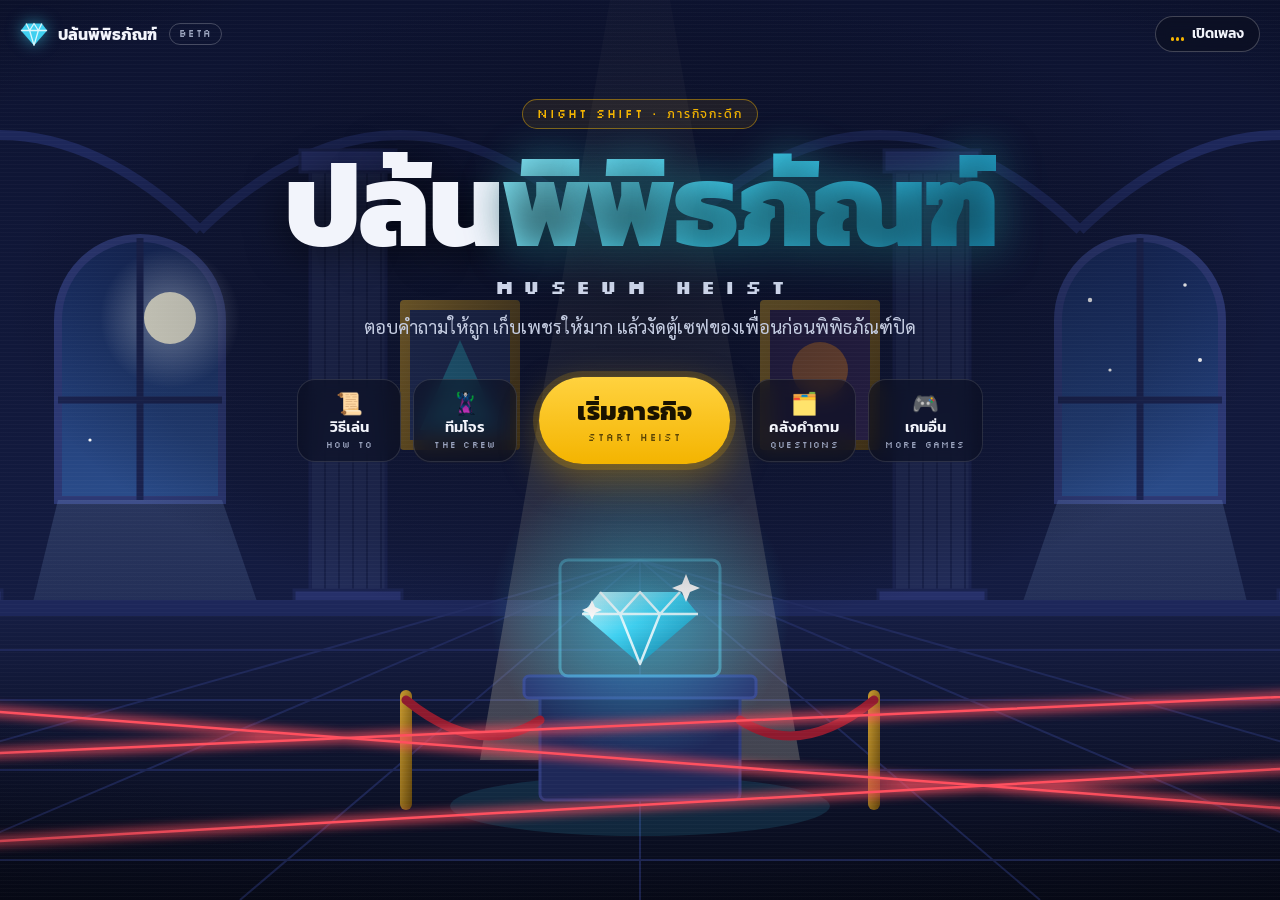
==== index.html @ 580b8769 "add index.html" ====
<!doctype html>
<html lang="th">
<head>
<meta charset="utf-8">
<meta name="viewport" content="width=device-width, initial-scale=1, viewport-fit=cover">
<title>ปล้นพิพิธภัณฑ์</title>
<meta name="description" content="เกมตอบคำถามทั้งห้อง ตอบถูกได้เพชร สะสมตั๋วแล้วงัดตู้เซฟเพื่อน">
<meta name="theme-color" content="#0b1022">
<link rel="preconnect" href="https://fonts.googleapis.com">
<link rel="preconnect" href="https://fonts.gstatic.com" crossorigin>
<link href="https://fonts.googleapis.com/css2?family=Silkscreen:wght@400;700&family=Kanit:wght@400;500;600;700;800&family=Sarabun:wght@400;500;600&display=swap" rel="stylesheet">
<style>
  :root {
    --bg: #0b1022; --panel: rgba(14,19,40,.88); --glass: rgba(255,255,255,.06);
    --ink: #f2f4fb; --muted: #9aa3bd; --line: rgba(255,255,255,.12); --line-strong: rgba(255,255,255,.22);
    --gold: #f4b400; --gem: #3fd0f0; --alarm: #ff4f5e; --ok: #3ddc97;
    --pixel: 'Silkscreen', 'Kanit', system-ui, sans-serif;
    --display: 'Kanit', system-ui, sans-serif;
    --body: 'Sarabun', 'Kanit', system-ui, sans-serif;
  }
  * { box-sizing: border-box; }
  html, body { margin: 0; height: 100%; }
  body { background: var(--bg); color: var(--ink); font: 400 16px/1.55 var(--body); -webkit-font-smoothing: antialiased; overflow: hidden; }
  a { color: inherit; }
  button { font: inherit; color: inherit; }

  /* ฉากเต็มจอ */
  .stage { position: fixed; inset: 0; overflow: hidden; background: var(--bg); }
  .art { position: absolute; inset: 0; width: 100%; height: 100%; }
  .vignette { position: absolute; inset: 0; pointer-events: none;
    background: radial-gradient(ellipse 58% 42% at 50% 34%, rgba(8,11,26,.62), rgba(8,11,26,.2) 70%, transparent 85%),
                radial-gradient(ellipse 120% 90% at 50% 45%, transparent 55%, rgba(4,6,14,.75)); }
  .scan { position: absolute; inset: 0; pointer-events: none; background: repeating-linear-gradient(to bottom, rgba(255,255,255,.025) 0 1px, transparent 1px 4px); }
  #hero-cv { position: absolute; left: 0; top: 0; pointer-events: none; }
  @keyframes laser { 0%,100% { opacity: .6 } 50% { opacity: 1 } }
  .laser { animation: laser 2.4s ease-in-out infinite; }
  @keyframes twinkle { 0%,100% { opacity: .15 } 50% { opacity: 1 } }
  .star { animation: twinkle 3s ease-in-out infinite; }

  /* แถบบน */
  .top { position: absolute; z-index: 5; top: 0; left: 0; right: 0; display: flex; align-items: center; gap: 12px; padding: max(16px, env(safe-area-inset-top)) 20px 16px; }
  .brand { display: flex; align-items: center; gap: 10px; font: 700 1rem/1 var(--display); text-decoration: none; }
  .brand svg { width: 28px; height: 28px; filter: drop-shadow(0 0 8px rgba(63,208,240,.6)); }
  .badge { font: 400 .6rem/1 var(--pixel); letter-spacing: .14em; text-transform: uppercase; padding: 5px 9px; border-radius: 999px; border: 1px solid var(--line-strong); color: var(--muted); }
  .music { margin-left: auto; display: inline-flex; align-items: center; gap: 8px; padding: 10px 15px; border-radius: 999px; border: 1px solid var(--line-strong); background: rgba(10,14,30,.6); backdrop-filter: blur(8px); font: 600 .88rem/1 var(--display); cursor: pointer; }
  .music .eq { display: inline-flex; gap: 2px; align-items: flex-end; height: 14px; }
  .music .eq i { width: 3px; background: var(--gold); border-radius: 2px; height: 4px; }
  .music.on .eq i { animation: eq .9s ease-in-out infinite; }
  .music.on .eq i:nth-child(2) { animation-delay: -.3s; } .music.on .eq i:nth-child(3) { animation-delay: -.6s; }
  @keyframes eq { 0%,100% { height: 4px } 50% { height: 14px } }

  /* กลางจอ */
  .center { position: absolute; z-index: 4; left: 0; right: 0; top: clamp(70px, 11vh, 120px); display: flex; flex-direction: column; align-items: center; text-align: center; padding: 0 16px; }
  .kicker { font: 400 .72rem/1 var(--pixel); letter-spacing: .16em; text-transform: uppercase; color: var(--gold); border: 1px solid rgba(244,180,0,.45); background: rgba(244,180,0,.08); padding: 8px 14px; border-radius: 999px; }
  .wordmark { margin: 16px 0 0; font: 800 clamp(2.9rem, 9.6vw, 7.4rem)/1.02 var(--display); letter-spacing: -.02em; text-shadow: 0 6px 40px rgba(0,0,0,.6); }
  .wordmark .gem { background: linear-gradient(120deg, #8ff0ff, #3fd0f0 45%, #1a8fb8); -webkit-background-clip: text; background-clip: text; color: transparent; filter: drop-shadow(0 0 18px rgba(63,208,240,.45)); }
  .wordmark-px { margin: 12px 0 0; padding-left: .5em; font: 700 clamp(.85rem, 2vw, 1.2rem)/1 var(--pixel); letter-spacing: .5em; color: #cfd6ea; }
  .tagline { margin: 16px auto 0; max-width: 32em; color: #c3cbe0; font-size: clamp(.98rem, 1.9vw, 1.15rem); }

  /* แถวเมนู: ซ้าย 2 · เริ่มภารกิจ · ขวา 2 */
  .menu { display: grid; grid-template-columns: auto auto auto auto auto; align-items: center; gap: 12px; margin-top: clamp(22px, 4vh, 36px); }
  .mbtn { display: inline-flex; flex-direction: column; align-items: center; gap: 6px; min-width: 104px; padding: 12px 16px; border-radius: 18px; border: 1px solid var(--line); background: rgba(10,14,30,.55); backdrop-filter: blur(10px); cursor: pointer; text-decoration: none; transition: transform .15s, border-color .15s, background .15s; }
  .mbtn:hover { transform: translateY(-2px); border-color: var(--line-strong); background: rgba(20,26,52,.75); }
  .mbtn .ic { font-size: 1.35rem; line-height: 1; }
  .mbtn b { font: 600 .95rem/1 var(--display); }
  .mbtn small { font: 400 .55rem/1 var(--pixel); letter-spacing: .14em; text-transform: uppercase; color: var(--muted); }
  .start { position: relative; margin: 0 10px; padding: 22px 38px; border-radius: 999px; border: 0; cursor: pointer; background: linear-gradient(180deg, #ffd23f, var(--gold)); color: #1a1300; font: 800 clamp(1.25rem, 2.6vw, 1.6rem)/1 var(--display); letter-spacing: .01em; box-shadow: 0 0 0 6px rgba(244,180,0,.16), 0 14px 40px rgba(244,180,0,.35); transition: transform .15s; white-space: nowrap; }
  .start small { display: block; margin-top: 8px; font: 400 .6rem/1 var(--pixel); letter-spacing: .2em; opacity: .7; }
  .start:hover { transform: translateY(-2px) scale(1.02); }
  @keyframes ring { 0% { box-shadow: 0 0 0 0 rgba(244,180,0,.5), 0 14px 40px rgba(244,180,0,.35) } 100% { box-shadow: 0 0 0 18px rgba(244,180,0,0), 0 14px 40px rgba(244,180,0,.35) } }
  .start { animation: ring 2s ease-out infinite; }
  .mbtn:focus-visible, .start:focus-visible, .music:focus-visible, .x:focus-visible, .choice:focus-visible { outline: 3px solid var(--gem); outline-offset: 3px; }

  /* แผ่นซ้อน */
  .sheet-bg { position: fixed; inset: 0; z-index: 20; background: rgba(3,5,12,.55); backdrop-filter: blur(4px); display: none; align-items: center; justify-content: center; padding: 16px; }
  .sheet-bg.on { display: flex; }
  .sheet { position: relative; width: min(820px, 100%); max-height: min(86svh, 760px); overflow: auto; background: var(--panel); border: 1px solid var(--line-strong); border-radius: 26px; padding: 28px clamp(18px, 4vw, 34px) 30px; box-shadow: 0 30px 80px rgba(0,0,0,.6); animation: up .3s cubic-bezier(.2,.9,.3,1) both; }
  @keyframes up { from { opacity: 0; transform: translateY(24px) scale(.98) } to { opacity: 1; transform: none } }
  .sheet h2 { margin: 6px 0 4px; font: 800 clamp(1.6rem, 4vw, 2.2rem)/1.15 var(--display); }
  .sheet .lab { font: 400 .66rem/1 var(--pixel); letter-spacing: .16em; text-transform: uppercase; color: var(--gold); }
  .sheet .sub { color: var(--muted); margin: 0 0 20px; }
  .x { position: absolute; top: 14px; right: 14px; width: 40px; height: 40px; border-radius: 50%; border: 1px solid var(--line-strong); background: rgba(255,255,255,.06); cursor: pointer; font-size: 1.1rem; }
  .pane { display: none; } .pane.on { display: block; }

  .steps { display: grid; grid-template-columns: repeat(3, 1fr); gap: 12px; }
  .stepc { background: var(--glass); border: 1px solid var(--line); border-radius: 18px; padding: 16px; }
  .stepc .n { font: 700 .7rem/1 var(--pixel); letter-spacing: .12em; color: var(--gold); }
  .stepc h3 { margin: 8px 0 6px; font: 700 1.15rem/1.25 var(--display); }
  .stepc ul { margin: 0; padding-left: 1.1em; color: #c3cbe0; font-size: .93rem; }
  .stepc li { margin: 3px 0; }
  .two { display: grid; grid-template-columns: 1fr 1fr; gap: 12px; margin-top: 12px; }
  .note { background: rgba(63,208,240,.07); border: 1px solid rgba(63,208,240,.25); border-radius: 16px; padding: 14px 16px; font-size: .93rem; color: #cfe9f2; }
  .note b { color: #fff; font-family: var(--display); }

  .crew { display: grid; grid-template-columns: repeat(4, 1fr); gap: 12px; }
  .cc { position: relative; border-radius: 18px; overflow: hidden; min-height: 196px; display: flex; flex-direction: column; justify-content: flex-end; }
  .cc .cov { position: absolute; inset: 0; }
  .cc .cov::before { content: ""; position: absolute; inset: 0; background-image: radial-gradient(rgba(255,255,255,.22) 1.4px, transparent 1.5px); background-size: 16px 16px; }
  .cc .emo { position: absolute; top: 18px; left: 50%; transform: translateX(-50%) rotate(-6deg); font-size: 3rem; filter: drop-shadow(0 8px 14px rgba(0,0,0,.35)); }
  .cc .tg { position: absolute; top: 10px; left: 10px; font: 400 .55rem/1 var(--pixel); letter-spacing: .12em; background: rgba(255,255,255,.9); color: #111; padding: 6px 9px; border-radius: 99px; }
  .cc .gl { position: relative; margin: 8px; background: rgba(0,0,0,.55); backdrop-filter: blur(10px); border-radius: 14px; padding: 10px 11px; }
  .cc .t { font: 700 .68rem/1.2 var(--pixel); letter-spacing: .06em; text-transform: uppercase; opacity: .8; }
  .cc .th { font: 700 1rem/1.2 var(--display); margin-top: 3px; }
  .cc .d { font-size: .82rem; line-height: 1.35; margin-top: 3px; opacity: .9; }
  .grp { font: 400 .62rem/1 var(--pixel); letter-spacing: .16em; color: var(--muted); margin: 22px 0 10px; text-transform: uppercase; }
  .grp:first-of-type { margin-top: 4px; }

  .list { display: grid; gap: 10px; }
  .row { display: flex; align-items: center; gap: 14px; padding: 14px 16px; border-radius: 16px; background: var(--glass); border: 1px solid var(--line); text-decoration: none; transition: border-color .15s, background .15s; }
  .row:hover { border-color: var(--line-strong); background: rgba(255,255,255,.09); }
  .row .ic { font-size: 1.7rem; }
  .row b { display: block; font: 600 1.05rem/1.2 var(--display); }
  .row span { color: var(--muted); font-size: .9rem; }
  .row .go { margin-left: auto; color: var(--muted); font-size: 1.2rem; }

  .choices { display: grid; grid-template-columns: minmax(0, 1fr) minmax(0, 1fr); gap: 14px; }
  .choice { display: flex; flex-direction: column; gap: 10px; padding: 22px 20px; border-radius: 22px; border: 1px solid var(--line-strong); background: var(--glass); text-decoration: none; text-align: left; }
  .choice .ic { font-size: 2.2rem; line-height: 1; }
  .choice b { font: 700 1.35rem/1.2 var(--display); }
  .choice p { margin: 0; color: #c3cbe0; font-size: .93rem; }
  .choice.teacher { background: linear-gradient(160deg, rgba(244,180,0,.18), rgba(244,180,0,.04)); border-color: rgba(244,180,0,.5); cursor: pointer; }
  .choice.teacher:hover { border-color: var(--gold); }
  .bigbtn { display: inline-flex; align-items: center; justify-content: center; gap: 8px; padding: 15px 22px; border-radius: 999px; border: 0; cursor: pointer; font: 700 1.05rem/1 var(--display); text-decoration: none; }
  .bigbtn.gold { background: var(--gold); color: #1a1300; }
  .bigbtn.gem { background: var(--gem); color: #04212b; }
  .bigbtn.ghost { background: transparent; border: 1px solid var(--line-strong); color: var(--ink); }
  .bigbtn:disabled { opacity: .4; cursor: not-allowed; }
  .codein { display: flex; gap: 8px; }
  .codein input { flex: 1; min-width: 0; width: 100%; padding: 14px 16px; border-radius: 14px; border: 1px solid var(--line-strong); background: rgba(0,0,0,.35); color: var(--ink); font: 700 1.3rem/1 var(--pixel); letter-spacing: .2em; text-align: center; }
  .codein input::placeholder { color: rgba(255,255,255,.3); letter-spacing: .1em; font-size: 1rem; }
  .codein input:focus { outline: 2px solid var(--gem); border-color: transparent; }
  .local { margin-top: 16px; font-size: .86rem; color: var(--muted); background: rgba(255,255,255,.04); border: 1px dashed var(--line-strong); border-radius: 14px; padding: 10px 14px; }

  /* มือถือ / จอเตี้ย */
  @media (max-width: 860px) {
    .menu { grid-template-columns: 1fr 1fr; width: min(420px, 100%); gap: 10px; }
    .start { grid-column: 1 / -1; order: -1; margin: 0 0 4px; padding: 20px 0; width: 100%; }
    .mbtn { min-width: 0; flex-direction: row; justify-content: center; padding: 12px 10px; gap: 8px; }
    .mbtn small { display: none; }
    .steps, .crew { grid-template-columns: 1fr 1fr; }
    .steps .stepc:last-child { grid-column: 1 / -1; }
    .two, .choices { grid-template-columns: minmax(0, 1fr); }
    .top .label-long { display: none; }
  }
  @media (max-width: 480px) { .steps { grid-template-columns: 1fr; } .crew .cc { min-height: 178px; } .cc .emo { font-size: 2.5rem; } }
  @media (max-height: 640px) { .center { top: 62px; } .tagline { display: none; } .wordmark { font-size: clamp(2.4rem, 8vw, 5rem); } }
  @media (prefers-reduced-motion: reduce) { .start, .sheet { animation: none; } }
</style>
</head>
<body>

<main class="stage" id="stage">
  <svg class="art" viewBox="0 0 1600 900" preserveAspectRatio="xMidYMid slice" aria-hidden="true">
    <defs>
      <linearGradient id="wall" x1="0" y1="0" x2="0" y2="1"><stop offset="0" stop-color="#0d1330"/><stop offset="1" stop-color="#17204a"/></linearGradient>
      <linearGradient id="floor" x1="0" y1="0" x2="0" y2="1"><stop offset="0" stop-color="#151d42"/><stop offset="1" stop-color="#070a18"/></linearGradient>
      <linearGradient id="sky" x1="0" y1="0" x2="0" y2="1"><stop offset="0" stop-color="#16285a"/><stop offset="1" stop-color="#2a4c8a"/></linearGradient>
      <linearGradient id="shaft" x1="0" y1="0" x2="0" y2="1"><stop offset="0" stop-color="#9cc3ff" stop-opacity=".16"/><stop offset="1" stop-color="#9cc3ff" stop-opacity="0"/></linearGradient>
      <linearGradient id="cone" x1="0" y1="0" x2="0" y2="1"><stop offset="0" stop-color="#fff2cc" stop-opacity=".02"/><stop offset="1" stop-color="#fff2cc" stop-opacity=".22"/></linearGradient>
      <linearGradient id="gemg" x1="0" y1="0" x2="1" y2="1"><stop offset="0" stop-color="#d4fbff"/><stop offset=".45" stop-color="#3fd0f0"/><stop offset="1" stop-color="#0a6f94"/></linearGradient>
      <linearGradient id="gold" x1="0" y1="0" x2="1" y2="1"><stop offset="0" stop-color="#c99a2e"/><stop offset="1" stop-color="#5e430c"/></linearGradient>
      <radialGradient id="gemglow"><stop offset="0" stop-color="#3fd0f0" stop-opacity=".55"/><stop offset="1" stop-color="#3fd0f0" stop-opacity="0"/></radialGradient>
      <radialGradient id="moonglow"><stop offset="0" stop-color="#e8f0ff" stop-opacity=".5"/><stop offset="1" stop-color="#e8f0ff" stop-opacity="0"/></radialGradient>
      <filter id="glow" x="-50%" y="-50%" width="200%" height="200%"><feGaussianBlur stdDeviation="5"/></filter>
      <pattern id="flute" width="14" height="10" patternUnits="userSpaceOnUse"><rect width="14" height="10" fill="#222c58"/><rect x="10" width="2" height="10" fill="#18214a"/></pattern>
    </defs>
    <rect width="1600" height="900" fill="url(#wall)"/>
    <g fill="none" stroke="#1d275a" stroke-width="10">
      <path d="M-40 230 Q 160 40 360 230"/><path d="M360 230 Q 560 40 760 230"/><path d="M840 230 Q 1040 40 1240 230"/><path d="M1240 230 Q 1440 40 1640 230"/>
    </g>
    <!-- หน้าต่างโค้งรับแสงจันทร์ -->
    <g>
      <path d="M218 500 V320 A82 82 0 0 1 382 320 V500Z" fill="url(#sky)" stroke="#2c3874" stroke-width="8"/>
      <circle cx="330" cy="318" r="70" fill="url(#moonglow)"/><circle cx="330" cy="318" r="26" fill="#f2f0dc"/><circle cx="341" cy="311" r="22" fill="url(#sky)" opacity=".0"/>
      <path d="M300 238 V500 M218 400 H382" stroke="#1a2350" stroke-width="7"/>
      <path d="M1218 500 V320 A82 82 0 0 1 1382 320 V500Z" fill="url(#sky)" stroke="#2c3874" stroke-width="8"/>
      <path d="M1300 238 V500 M1218 400 H1382" stroke="#1a2350" stroke-width="7"/>
      <g fill="#fff"><circle class="star" cx="1250" cy="300" r="2.2"/><circle class="star" style="animation-delay:1s" cx="1345" cy="285" r="1.8"/><circle class="star" style="animation-delay:2s" cx="1270" cy="370" r="1.6"/><circle class="star" style="animation-delay:.5s" cx="1360" cy="360" r="2"/><circle class="star" style="animation-delay:1.6s" cx="250" cy="440" r="1.6"/></g>
      <path d="M218 500 L382 500 L520 900 L120 900Z" fill="url(#shaft)"/>
      <path d="M1218 500 L1382 500 L1480 900 L1080 900Z" fill="url(#shaft)"/>
    </g>
    <!-- ภาพในกรอบ (มืดสลัว) -->
    <g opacity=".85">
      <rect x="560" y="300" width="120" height="150" rx="4" fill="url(#gold)"/><rect x="570" y="310" width="100" height="130" fill="#2a3a6a"/><path d="M580 430 L620 340 L660 430Z" fill="#2f8fb0"/>
      <rect x="920" y="300" width="120" height="150" rx="4" fill="url(#gold)"/><rect x="930" y="310" width="100" height="130" fill="#3a2a5a"/><circle cx="980" cy="370" r="28" fill="#b06a3a"/>
    </g>
    <!-- เสา -->
    <g>
      <g id="col"><rect x="0" y="150" width="96" height="22" fill="#26306a" stroke="#1a2350" stroke-width="3"/><rect x="10" y="172" width="76" height="420" fill="url(#flute)" stroke="#1a2350" stroke-width="3"/><rect x="-6" y="590" width="108" height="16" fill="#26306a" stroke="#1a2350" stroke-width="3"/></g>
      <use href="#col" x="60"/><use href="#col" x="460"/><use href="#col" x="1044"/><use href="#col" x="1444"/>
    </g>
    <rect y="600" width="1600" height="16" fill="#1d275a"/>
    <!-- พื้นหินอ่อน -->
    <rect y="616" width="1600" height="284" fill="url(#floor)"/>
    <g stroke="#232d63" stroke-width="2" opacity=".75">
      <path d="M800 560 L-400 900M800 560 L0 900M800 560 L400 900M800 560 L800 900M800 560 L1200 900M800 560 L1600 900M800 560 L2000 900"/>
      <path d="M0 650 H1600M0 700 H1600M0 770 H1600M0 860 H1600"/>
    </g>
    <!-- สปอตไลต์บนเพชร -->
    <path d="M770 0 L830 0 L960 760 L640 760Z" fill="url(#cone)"/>
    <ellipse cx="800" cy="806" rx="190" ry="30" fill="#3fd0f0" opacity=".12"/>
    <!-- แท่นและตู้กระจก -->
    <rect x="700" y="690" width="200" height="110" rx="6" fill="#1e2858" stroke="#2f3b7a" stroke-width="3"/>
    <rect x="684" y="676" width="232" height="22" rx="5" fill="#2a3570" stroke="#3a4790" stroke-width="3"/>
    <circle cx="800" cy="612" r="150" fill="url(#gemglow)"/>
    <rect x="720" y="560" width="160" height="116" rx="8" fill="#3fd0f0" fill-opacity=".07" stroke="#5fd9f5" stroke-opacity=".45" stroke-width="3"/>
    <g transform="translate(800 618)">
      <path d="M-40 -26 H40 L58 -4 L0 46 L-58 -4Z" fill="url(#gemg)"/>
      <path d="M-58 -4 H58 M-40 -26 L-20 -4 L0 46 L20 -4 L40 -26 M-20 -4 L0 -26 L20 -4" fill="none" stroke="#fff" stroke-opacity=".8" stroke-width="2.5" stroke-linejoin="round"/>
    </g>
    <g fill="#fff"><path class="star" d="M846 574 l4 10 10 4 -10 4 -4 10 -4 -10 -10 -4 10 -4z"/><path class="star" style="animation-delay:1.2s" d="M752 600 l3 7 7 3 -7 3 -3 7 -3 -7 -7 -3 7 -3z"/></g>
    <!-- เชือกกั้น -->
    <g><rect x="560" y="690" width="12" height="120" rx="6" fill="url(#gold)"/><rect x="1028" y="690" width="12" height="120" rx="6" fill="url(#gold)"/>
      <path d="M566 700 Q 640 760 700 720M1034 700 Q 960 760 900 720" fill="none" stroke="#8e1a2e" stroke-width="9" stroke-linecap="round"/></g>
    <!-- เลเซอร์กันขโมย -->
    <g class="laser" stroke="#ff4f5e" stroke-linecap="round">
      <g filter="url(#glow)" stroke-width="10" opacity=".7"><path d="M0 760 L1600 690"/><path d="M0 700 L1600 820"/><path d="M0 850 L1600 760"/></g>
      <g stroke-width="2.5"><path d="M0 760 L1600 690"/><path d="M0 700 L1600 820"/><path d="M0 850 L1600 760"/></g>
    </g>
  </svg>
  <div class="vignette"></div>
  <canvas id="hero-cv" aria-hidden="true"></canvas>
  <div class="scan"></div>

  <header class="top">
    <span class="brand" aria-label="ปล้นพิพิธภัณฑ์">
      <svg viewBox="0 0 64 64" aria-hidden="true"><path d="M14 8h36l12 16-30 34L2 24z" fill="#3fd0f0"/><path d="M2 24h60M14 8l8 16 10 34 10-34 8-16M22 24 32 8l10 16" fill="none" stroke="#fff" stroke-opacity=".8" stroke-width="3" stroke-linejoin="round"/></svg>
      <span class="label-long">ปล้นพิพิธภัณฑ์</span>
    </span>
    <span class="badge">beta</span>
    <button class="music" id="music" type="button" aria-label="เปิดหรือปิดเพลง" aria-pressed="false"><span class="eq"><i></i><i></i><i></i></span><span id="musicLbl">เปิดเพลง</span></button>
  </header>

  <section class="center">
    <span class="kicker">Night shift · ภารกิจกะดึก</span>
    <h1 class="wordmark">ปล้น<span class="gem">พิพิธภัณฑ์</span></h1>
    <p class="wordmark-px">Museum heist</p>
    <p class="tagline">ตอบคำถามให้ถูก เก็บเพชรให้มาก แล้วงัดตู้เซฟของเพื่อนก่อนพิพิธภัณฑ์ปิด</p>

    <nav class="menu" aria-label="เมนูหลัก">
      <button class="mbtn" type="button" data-open="how"><span class="ic">📜</span><b>วิธีเล่น</b><small>How to</small></button>
      <button class="mbtn" type="button" data-open="crew"><span class="ic">🦹</span><b>ทีมโจร</b><small>The crew</small></button>
      <button class="start" type="button" data-open="start">เริ่มภารกิจ<small>START HEIST</small></button>
      <button class="mbtn" type="button" data-open="bank"><span class="ic">🗂️</span><b>คลังคำถาม</b><small>Questions</small></button>
      <button class="mbtn" type="button" data-open="more"><span class="ic">🎮</span><b>เกมอื่น</b><small>More games</small></button>
    </nav>
  </section>
</main>

<!-- แผ่นซ้อน -->
<div class="sheet-bg" id="sheetBg">
  <div class="sheet" role="dialog" aria-modal="true" aria-labelledby="sheetTitle">
    <button class="x" type="button" id="closeBtn" aria-label="ปิด">✕</button>

    <!-- เริ่มภารกิจ -->
    <div class="pane" data-pane="start">
      <span class="lab">Start the heist</span>
      <h2 id="t-start">เริ่มภารกิจ</h2>
      <p class="sub">ครูเปิดห้องบนจอโปรเจคเตอร์ก่อน แล้วนักเรียนสแกน QR หรือพิมพ์รหัสห้อง 6 หลัก</p>
      <div class="choices">
        <a class="choice teacher" id="goHost" href="host.html">
          <span class="ic">🧑‍🏫</span><b>ครู: เปิดห้อง</b>
          <p>เลือกชุดคำถาม ตั้งเวลา แล้วฉายจอนี้ขึ้นโปรเจคเตอร์ ระบบจะสร้างรหัสห้องกับ QR ให้</p>
          <span class="bigbtn gold" style="margin-top:4px">เปิดห้องเลย →</span>
        </a>
        <div class="choice">
          <span class="ic">🎒</span><b>นักเรียน: เข้าห้อง</b>
          <p>พิมพ์รหัสห้องที่อยู่บนจอครู</p>
          <form class="codein" id="joinForm" autocomplete="off">
            <input id="roomCode" inputmode="numeric" pattern="[0-9]*" maxlength="6" placeholder="รหัส 6 หลัก" aria-label="รหัสห้อง 6 หลัก">
            <button class="bigbtn gem" id="joinBtn" type="submit" disabled>เข้า</button>
          </form>
          <a href="play.html" id="goPlay" style="font-size:.88rem;color:var(--muted)">ไม่มีรหัส? เปิดหน้าเข้าห้อง</a>
        </div>
      </div>
      <p class="local" id="localNote" hidden>🧪 เปิดจากเครื่องนี้ (localhost) จึงเข้า <b>โหมดทดลองในเครื่อง</b> อัตโนมัติ: เปิดจอครูหนึ่งแท็บ แล้วเปิดหน้านักเรียนอีกหลายแท็บในเบราว์เซอร์เดียวกัน</p>
    </div>

    <!-- วิธีเล่น -->
    <div class="pane" data-pane="how">
      <span class="lab">How to play</span>
      <h2>วิธีเล่น</h2>
      <p class="sub">ทั้งห้องเล่นพร้อมกัน แต่ละคนตอบคำถามบนมือถือตามจังหวะของตัวเอง เวลาหมด ใครถือเพชรมากที่สุดคือจอมโจรอันดับหนึ่ง</p>
      <div class="steps">
        <div class="stepc"><span class="n">01 · ANSWER</span><h3>💎 ตอบถูก เก็บเพชร</h3><ul><li>ถูก 1 ข้อ ได้ 10 เพชร</li><li>ตอบเร็วได้เพิ่มสูงสุด +5</li><li>ถูกติดกันตั้งแต่ 3 ข้อ +5</li><li>ถูกครบ 3 ข้อ ได้ตั๋วปล้น 1 ใบ</li></ul></div>
        <div class="stepc"><span class="n">02 · CRACK</span><h3>🔓 งัดตู้เซฟ</h3><ul><li>ใช้ตั๋วเลือกตู้ของเพื่อน</li><li>แตะตอนเข็มอยู่ในโซนเขียว 3 ครั้ง ภายใน 9 วินาที</li><li>ได้ 3/3 ขโมย 25% · 2/3 ขโมย 15%</li><li>ได้ 0–1 สัญญาณดัง ตั๋วเสีย</li></ul></div>
        <div class="stepc"><span class="n">03 · LOCK</span><h3>🔒 ล็อกตู้</h3><ul><li>ใช้ 20 เพชรซื้อล็อก กันได้ 1 ครั้ง</li><li>โจรที่มาเจอล็อกเสียตั๋วฟรี</li><li>เพิ่งโดนปล้น ได้โล่ 25 วินาที</li></ul></div>
      </div>
      <div class="two">
        <div class="note"><b>📽️ จอครู</b> ฉายข่าวด่วนการปล้น อันดับ 10 คนแรก และโพเดียมตอนจบ</div>
        <div class="note"><b>📱 มือถือนักเรียน</b> ตอบคำถาม ปล้น ล็อกตู้ และเห็นอันดับ 1–3 กับอันดับตัวเอง</div>
      </div>
    </div>

    <!-- ทีมโจร -->
    <div class="pane" data-pane="crew">
      <span class="lab">The crew</span>
      <h2>ทีมโจร</h2>
      <p class="sub">นักเรียนเลือกอาชีพตอนเข้าห้อง แต่ละอาชีพมีพลังพิเศษหนึ่งอย่าง ส่วนรางวัลพิเศษแจกบนโพเดียมตอนจบเกม และคนที่ไม่ได้รางวัลจะได้เหรียญ</p>
      <div class="grp">อาชีพ · เลือกได้ 1</div>
      <div class="crew" id="crewA"></div>
      <div class="grp">รางวัลพิเศษ · ตอนจบเกม</div>
      <div class="crew" id="crewB"></div>
    </div>

    <!-- คลังคำถาม -->
    <div class="pane" data-pane="bank">
      <span class="lab">Question bank</span>
      <h2>คลังคำถาม</h2>
      <p class="sub">เตรียมชุดคำถามไว้ก่อนเปิดห้อง แล้วเลือกชุดที่ต้องการตอนตั้งค่าบนจอครู คำถามเก็บไว้ในเบราว์เซอร์ของเครื่องที่ใช้สร้าง</p>
      <div class="list">
        <a class="row" href="bank.html"><span class="ic">🗂️</span><div><b>เปิดคลังคำถาม</b><span>สร้างชุด เพิ่มหรือแก้ข้อ ข้อละ 4 ตัวเลือก</span></div><span class="go">→</span></a>
        <div class="row"><span class="ic">🔀</span><div><b>ลำดับไม่ซ้ำกัน</b><span>นักเรียนแต่ละคนได้คำถามและตัวเลือกสลับลำดับ ลอกกันยาก</span></div></div>
        <div class="row"><span class="ic">🎨</span><div><b>ใช้ร่วมกับเกมสงครามสี</b><span>เมื่อเปิดจากเว็บเดียวกัน ชุดคำถามที่ทำไว้ใช้ได้ทั้งสองเกม</span></div></div>
      </div>
    </div>

    <!-- เกมอื่น -->
    <div class="pane" data-pane="more">
      <span class="lab">More games</span>
      <h2>เกมอื่นของห้องเรียน</h2>
      <p class="sub">เกมที่เปิดให้เล่นแล้ว</p>
      <div class="list">
        <a class="row" href="https://sirawatjan-svg.github.io/dhamma-boss-game/"><span class="ic">⚔️</span><div><b>นักธรรมปราบกิเลส</b><span>ตอบคำถามธรรมะ โจมตีบอสกิเลส</span></div><span class="go">↗</span></a>
        <a class="row" href="https://sirawatjan-svg.github.io/dhamma-fishing-game/"><span class="ic">🎣</span><div><b>นักธรรมตกปลา</b><span>ตอบถูกแล้วตกปลา</span></div><span class="go">↗</span></a>
        <a class="row" href="https://sirawatjan-svg.github.io/ayutthaya-night-game/"><span class="ic">🌙</span><div><b>ค่ำคืนว้าวุ่นในเมืองอยุธยา</b><span>เกมบทบาทลับทั้งห้อง</span></div><span class="go">↗</span></a>
        <a class="row" href="https://sirawatjan-svg.github.io/quizjoy/"><span class="ic">🙋</span><div><b>Quizjoy</b><span>ตอบคำถามด้วยท่าทางหน้ากล้อง</span></div><span class="go">↗</span></a>
      </div>
    </div>
  </div>
</div>

<script src="js/sfx.js"></script>
<script src="js/hero-anim.js"></script>
<script>
/* เพลงย่องเบา: เริ่มเมื่อแตะ/คลิกครั้งแรก (เบราว์เซอร์ห้ามเล่นเสียงเอง) */
(function () {
  if (typeof SFX === 'undefined') return;
  var b = document.getElementById('music'), lbl = document.getElementById('musicLbl');
  function sync(on) { b.classList.toggle('on', on); b.setAttribute('aria-pressed', on ? 'true' : 'false'); lbl.textContent = on ? 'เพลง: เปิด' : 'เพลง: ปิด'; }
  var startedAt = 0;
  SFX.ambient('heist', 100, function () { startedAt = performance.now(); sync(true); });
  b.addEventListener('click', function () {
    SFX.ensure();
    if (performance.now() - startedAt < 800) return;
    if (!SFX.debug().musicOn && !SFX.isMuted()) { SFX.startMusic(100, 'heist'); sync(true); return; }
    SFX.setMuted(!SFX.isMuted()); sync(!SFX.isMuted());
  });
})();

/* เมนู + แผ่นซ้อน */
(function () {
  var bg = document.getElementById('sheetBg'), panes = [].slice.call(document.querySelectorAll('.pane')), lastBtn = null;
  var dlg = bg.querySelector('.sheet');
  function open(k, btn) {
    lastBtn = btn || null;
    panes.forEach(function (p) { p.classList.toggle('on', p.dataset.pane === k); });
    var h = bg.querySelector('.pane.on h2'); if (h) { [].forEach.call(document.querySelectorAll('.pane h2'), function (x) { x.removeAttribute('id'); }); h.id = 'sheetTitle'; }
    bg.classList.add('on');
    dlg.style.animation = 'none'; dlg.offsetHeight; dlg.style.animation = '';
    dlg.scrollTop = 0;
    if (typeof SFX !== 'undefined' && !SFX.isMuted()) SFX.play('pop');
    setTimeout(function () { (k === 'start' ? document.getElementById('roomCode') : document.getElementById('closeBtn')).focus(); }, 60);
  }
  function close() { bg.classList.remove('on'); if (lastBtn) lastBtn.focus(); }
  [].forEach.call(document.querySelectorAll('[data-open]'), function (b) { b.addEventListener('click', function () { open(b.dataset.open, b); }); });
  document.getElementById('closeBtn').addEventListener('click', close);
  bg.addEventListener('click', function (e) { if (e.target === bg) close(); });
  addEventListener('keydown', function (e) { if (e.key === 'Escape' && bg.classList.contains('on')) close(); });

  /* ทดสอบในเครื่อง: localhost → โหมดทดลองอัตโนมัติ */
  var isLocalHost = /^(localhost|127\.0\.0\.1|\[::1\])$/.test(location.hostname);
  var q = isLocalHost ? 'local=1' : '';
  if (isLocalHost) {
    document.getElementById('localNote').hidden = false;
    document.getElementById('goHost').href = 'host.html?' + q;
    document.getElementById('goPlay').href = 'play.html?' + q;
  }
  var code = document.getElementById('roomCode'), joinBtn = document.getElementById('joinBtn');
  code.addEventListener('input', function () { code.value = code.value.replace(/\D/g, '').slice(0, 6); joinBtn.disabled = code.value.length !== 6; });
  document.getElementById('joinForm').addEventListener('submit', function (e) {
    e.preventDefault(); if (code.value.length !== 6) return;
    location.href = 'play.html?room=' + code.value + (q ? '&' + q : '');
  });

  /* การ์ดทีมโจร */
  var CREW = [
    ['🧤', 'Pickpocket', 'นักล้วงกระเป๋า', 'ขโมยได้มากขึ้น 5% ทุกครั้งที่ปล้นสำเร็จ', 'linear-gradient(135deg,#ff9a6b,#e8505b)'],
    ['🔐', 'Safecracker', 'นักเจาะตู้เซฟ', 'โซนเขียวบนหน้าปัดกว้างขึ้นเกือบเท่าตัว', 'linear-gradient(135deg,#55d0ec,#1667b8)'],
    ['🕵️', 'Mastermind', 'จอมวางแผน', 'เห็นว่าตู้ไหนติดล็อก ไม่เสียตั๋วฟรี', 'linear-gradient(135deg,#a98bf2,#5b3fc4)'],
    ['🛡️', 'Guardian', 'ผู้พิทักษ์', 'เริ่มมีล็อก 1 อัน โดนขโมยแค่ครึ่งเดียว', 'linear-gradient(135deg,#5fd39b,#1f8a5f)']
  ];
  var AWARDS = [
    ['🦹', 'Grand thief', 'จอมโจรผู้ยิ่งใหญ่', 'ขโมยเพชรรวมได้มากที่สุด', 'linear-gradient(135deg,#ffd45c,#e08a00)'],
    ['🛡️', 'Vault keeper', 'ผู้พิทักษ์ตู้เซฟ', 'กันโจรด้วยล็อกได้บ่อยที่สุด', 'linear-gradient(135deg,#7fe0d4,#13867a)'],
    ['🧠', 'Sharp mind', 'นักคิดแม่นที่สุด', 'ตอบถูกมากที่สุด', 'linear-gradient(135deg,#ff9fc8,#d14a8b)'],
    ['🎈', 'Lucky target', 'ผู้ถูกปล้นมากที่สุด', 'รางวัลปลอบใจของคนที่ใคร ๆ ก็หมายตา', 'linear-gradient(135deg,#8fc8ff,#3a74d6)']
  ];
  function card(c, tag) {
    return '<article class="cc"><div class="cov" style="background:' + c[4] + '"></div><span class="tg">' + tag + '</span><span class="emo">' + c[0] + '</span>' +
      '<div class="gl"><div class="t">' + c[1] + '</div><div class="th">' + c[2] + '</div><div class="d">' + c[3] + '</div></div></article>';
  }
  document.getElementById('crewA').innerHTML = CREW.map(function (c) { return card(c, 'อาชีพ'); }).join('');
  document.getElementById('crewB').innerHTML = AWARDS.map(function (c) { return card(c, 'รางวัล'); }).join('');
})();
</script>
</body>
</html>
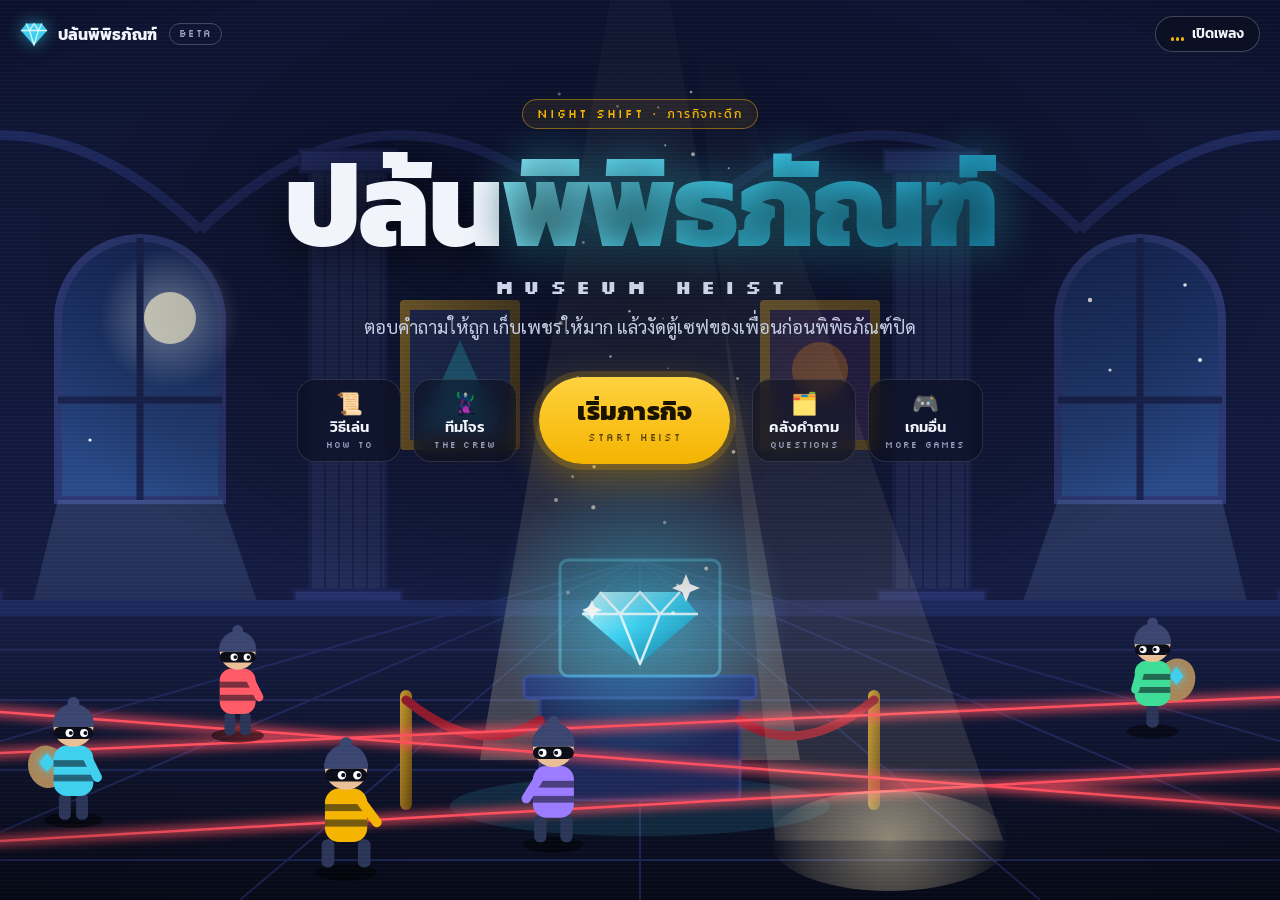
==== commit 9cdba0b4: "update index.html" ====
--- a/index.html
+++ b/index.html
@@ -282,13 +282,13 @@
       <h2>วิธีเล่น</h2>
       <p class="sub">ทั้งห้องเล่นพร้อมกัน แต่ละคนตอบคำถามบนมือถือตามจังหวะของตัวเอง เวลาหมด ใครถือเพชรมากที่สุดคือจอมโจรอันดับหนึ่ง</p>
       <div class="steps">
-        <div class="stepc"><span class="n">01 · ANSWER</span><h3>💎 ตอบถูก เก็บเพชร</h3><ul><li>ถูก 1 ข้อ ได้ 10 เพชร</li><li>ตอบเร็วได้เพิ่มสูงสุด +5</li><li>ถูกติดกันตั้งแต่ 3 ข้อ +5</li><li>ถูกครบ 3 ข้อ ได้ตั๋วปล้น 1 ใบ</li></ul></div>
-        <div class="stepc"><span class="n">02 · CRACK</span><h3>🔓 งัดตู้เซฟ</h3><ul><li>ใช้ตั๋วเลือกตู้ของเพื่อน</li><li>แตะตอนเข็มอยู่ในโซนเขียว 3 ครั้ง ภายใน 9 วินาที</li><li>ได้ 3/3 ขโมย 25% · 2/3 ขโมย 15%</li><li>ได้ 0–1 สัญญาณดัง ตั๋วเสีย</li></ul></div>
-        <div class="stepc"><span class="n">03 · LOCK</span><h3>🔒 ล็อกตู้</h3><ul><li>ใช้ 20 เพชรซื้อล็อก กันได้ 1 ครั้ง</li><li>โจรที่มาเจอล็อกเสียตั๋วฟรี</li><li>เพิ่งโดนปล้น ได้โล่ 25 วินาที</li></ul></div>
+        <div class="stepc"><span class="n">01 · ANSWER</span><h3>💎 ตอบถูก เก็บเพชร</h3><ul><li>ถูก 1 ข้อ ได้ 10 เพชร</li><li>ตอบเร็วได้เพิ่มสูงสุด +5</li><li>ถูกติดกันตั้งแต่ 3 ข้อ +5</li><li>ตอบผิดไม่เสียเพชร</li></ul></div>
+        <div class="stepc"><span class="n">02 · HEIST</span><h3>🦹 ครบ 3 ข้อ ปล้นเอง</h3><ul><li>ถูกสะสมครบทุก 3 ข้อ หน้าปล้นเด้งขึ้นมาเอง</li><li>เลือกตู้ใน 6 วินาที ไม่เลือกระบบสุ่มให้</li><li>แตะตอนเข็มอยู่ในโซนเขียว 2 ครั้งใน 5 วินาที</li><li>ได้ 2/2 ขโมย 25% · 1/2 ขโมย 12%</li></ul></div>
+        <div class="stepc"><span class="n">03 · SKILL</span><h3>⚡ ครบ 9 ข้อ ใช้สกิล</h3><ul><li>ถูกสะสมครบทุก 9 ข้อ สกิลอาชีพทำงานเอง</li><li>จอครูขึ้นภาพตัดฉากให้ทั้งห้องเห็น</li><li>เพิ่งโดนปล้น ได้โล่ 25 วินาที</li></ul></div>
       </div>
       <div class="two">
         <div class="note"><b>📽️ จอครู</b> ฉายข่าวด่วนการปล้น อันดับ 10 คนแรก และโพเดียมตอนจบ</div>
-        <div class="note"><b>📱 มือถือนักเรียน</b> ตอบคำถาม ปล้น ล็อกตู้ และเห็นอันดับ 1–3 กับอันดับตัวเอง</div>
+        <div class="note"><b>📱 มือถือนักเรียน</b> แค่ตอบคำถาม การปล้นกับสกิลเด้งขึ้นมาเอง และเห็นอันดับ 1–3 กับอันดับตัวเอง</div>
       </div>
     </div>
 
@@ -296,7 +296,7 @@
     <div class="pane" data-pane="crew">
       <span class="lab">The crew</span>
       <h2>ทีมโจร</h2>
-      <p class="sub">นักเรียนเลือกอาชีพตอนเข้าห้อง แต่ละอาชีพมีพลังพิเศษหนึ่งอย่าง ส่วนรางวัลพิเศษแจกบนโพเดียมตอนจบเกม และคนที่ไม่ได้รางวัลจะได้เหรียญ</p>
+      <p class="sub">นักเรียนเลือกอาชีพตอนเข้าห้อง แต่ละอาชีพมีพลังติดตัวหนึ่งอย่าง และสกิลที่ทำงานเองทุก 9 ข้อ ส่วนรางวัลพิเศษแจกบนโพเดียมตอนจบเกม และคนที่ไม่ได้รางวัลจะได้เหรียญ</p>
       <div class="grp">อาชีพ · เลือกได้ 1</div>
       <div class="crew" id="crewA"></div>
       <div class="grp">รางวัลพิเศษ · ตอนจบเกม</div>
@@ -385,14 +385,14 @@
 
   /* การ์ดทีมโจร */
   var CREW = [
-    ['🧤', 'Pickpocket', 'นักล้วงกระเป๋า', 'ขโมยได้มากขึ้น 5% ทุกครั้งที่ปล้นสำเร็จ', 'linear-gradient(135deg,#ff9a6b,#e8505b)'],
-    ['🔐', 'Safecracker', 'นักเจาะตู้เซฟ', 'โซนเขียวบนหน้าปัดกว้างขึ้นเกือบเท่าตัว', 'linear-gradient(135deg,#55d0ec,#1667b8)'],
-    ['🕵️', 'Mastermind', 'จอมวางแผน', 'เห็นว่าตู้ไหนติดล็อก ไม่เสียตั๋วฟรี', 'linear-gradient(135deg,#a98bf2,#5b3fc4)'],
-    ['🛡️', 'Guardian', 'ผู้พิทักษ์', 'เริ่มมีล็อก 1 อัน โดนขโมยแค่ครึ่งเดียว', 'linear-gradient(135deg,#5fd39b,#1f8a5f)']
+    ['🧤', 'Pickpocket', 'นักล้วงกระเป๋า', 'ขโมยได้มากขึ้น 5% · สกิล 👐 ล้วงหมู่: ล้วง 8% จากผู้นำ 3 คน', 'linear-gradient(135deg,#ff9a6b,#e8505b)'],
+    ['🔐', 'Safecracker', 'นักเจาะตู้เซฟ', 'โซนเขียวกว้างเกือบเท่าตัว · สกิล 🗝️ กุญแจผี: ปล้นครั้งหน้าสำเร็จแน่ 35%', 'linear-gradient(135deg,#55d0ec,#1667b8)'],
+    ['🕵️', 'Mastermind', 'จอมวางแผน', 'งัดพลาดก็ยังได้ 8% · สกิล 📂 ข้อมูลวงใน: 3 ข้อถัดไปเพชร ×2', 'linear-gradient(135deg,#a98bf2,#5b3fc4)'],
+    ['🛡️', 'Guardian', 'ผู้พิทักษ์', 'โดนขโมยครึ่งเดียว · สกิล 🏦 ตู้นิรภัย: 45 วิ ปล้นไม่ได้ ใครมาปล้นเสียเพชรแทน', 'linear-gradient(135deg,#5fd39b,#1f8a5f)']
   ];
   var AWARDS = [
     ['🦹', 'Grand thief', 'จอมโจรผู้ยิ่งใหญ่', 'ขโมยเพชรรวมได้มากที่สุด', 'linear-gradient(135deg,#ffd45c,#e08a00)'],
-    ['🛡️', 'Vault keeper', 'ผู้พิทักษ์ตู้เซฟ', 'กันโจรด้วยล็อกได้บ่อยที่สุด', 'linear-gradient(135deg,#7fe0d4,#13867a)'],
+    ['🏦', 'Vault keeper', 'ผู้พิทักษ์ตู้เซฟ', 'ตู้นิรภัยกันโจรได้บ่อยที่สุด', 'linear-gradient(135deg,#7fe0d4,#13867a)'],
     ['🧠', 'Sharp mind', 'นักคิดแม่นที่สุด', 'ตอบถูกมากที่สุด', 'linear-gradient(135deg,#ff9fc8,#d14a8b)'],
     ['🎈', 'Lucky target', 'ผู้ถูกปล้นมากที่สุด', 'รางวัลปลอบใจของคนที่ใคร ๆ ก็หมายตา', 'linear-gradient(135deg,#8fc8ff,#3a74d6)']
   ];
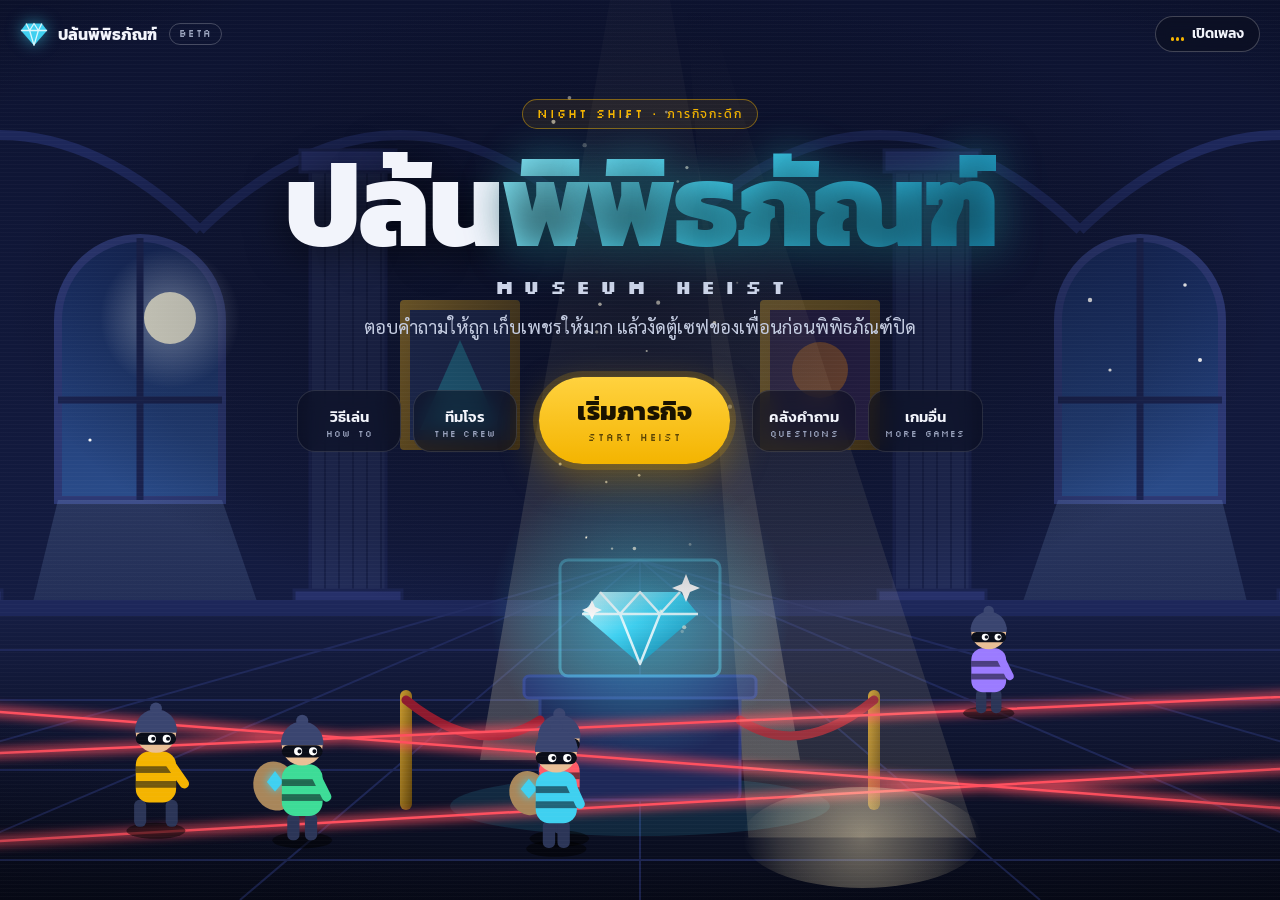
==== commit 4001ea35: "update index.html" ====
--- a/index.html
+++ b/index.html
@@ -8,6 +8,7 @@
 <meta name="theme-color" content="#0b1022">
 <link rel="preconnect" href="https://fonts.googleapis.com">
 <link rel="preconnect" href="https://fonts.gstatic.com" crossorigin>
+<link rel="stylesheet" href="pixel-ui.css">
 <link href="https://fonts.googleapis.com/css2?family=Silkscreen:wght@400;700&family=Kanit:wght@400;500;600;700;800&family=Sarabun:wght@400;500;600&display=swap" rel="stylesheet">
 <style>
   :root {
@@ -94,6 +95,7 @@
 
   .crew { display: grid; grid-template-columns: repeat(4, 1fr); gap: 12px; }
   .cc { position: relative; border-radius: 18px; overflow: hidden; min-height: 196px; display: flex; flex-direction: column; justify-content: flex-end; }
+  #crewA .cc { min-height: 270px; } #crewA .cc .emo { top: 30px; transform: translateX(-50%); }
   .cc .cov { position: absolute; inset: 0; }
   .cc .cov::before { content: ""; position: absolute; inset: 0; background-image: radial-gradient(rgba(255,255,255,.22) 1.4px, transparent 1.5px); background-size: 16px 16px; }
   .cc .emo { position: absolute; top: 18px; left: 50%; transform: translateX(-50%) rotate(-6deg); font-size: 3rem; filter: drop-shadow(0 8px 14px rgba(0,0,0,.35)); }
@@ -147,7 +149,7 @@
   @media (prefers-reduced-motion: reduce) { .start, .sheet { animation: none; } }
 </style>
 </head>
-<body>
+<body class="pxui home">
 
 <main class="stage" id="stage">
   <svg class="art" viewBox="0 0 1600 900" preserveAspectRatio="xMidYMid slice" aria-hidden="true">
@@ -238,11 +240,11 @@
     <p class="tagline">ตอบคำถามให้ถูก เก็บเพชรให้มาก แล้วงัดตู้เซฟของเพื่อนก่อนพิพิธภัณฑ์ปิด</p>
 
     <nav class="menu" aria-label="เมนูหลัก">
-      <button class="mbtn" type="button" data-open="how"><span class="ic">📜</span><b>วิธีเล่น</b><small>How to</small></button>
-      <button class="mbtn" type="button" data-open="crew"><span class="ic">🦹</span><b>ทีมโจร</b><small>The crew</small></button>
+      <button class="mbtn" type="button" data-open="how"><span class="ic" data-spr="bulb"></span><b>วิธีเล่น</b><small>How to</small></button>
+      <button class="mbtn" type="button" data-open="crew"><span class="ic" data-spr="hd:pick"></span><b>ทีมโจร</b><small>The crew</small></button>
       <button class="start" type="button" data-open="start">เริ่มภารกิจ<small>START HEIST</small></button>
-      <button class="mbtn" type="button" data-open="bank"><span class="ic">🗂️</span><b>คลังคำถาม</b><small>Questions</small></button>
-      <button class="mbtn" type="button" data-open="more"><span class="ic">🎮</span><b>เกมอื่น</b><small>More games</small></button>
+      <button class="mbtn" type="button" data-open="bank"><span class="ic" data-spr="safe"></span><b>คลังคำถาม</b><small>Questions</small></button>
+      <button class="mbtn" type="button" data-open="more"><span class="ic" data-spr="trophy"></span><b>เกมอื่น</b><small>More games</small></button>
     </nav>
   </section>
 </main>
@@ -259,12 +261,12 @@
       <p class="sub">ครูเปิดห้องบนจอโปรเจคเตอร์ก่อน แล้วนักเรียนสแกน QR หรือพิมพ์รหัสห้อง 6 หลัก</p>
       <div class="choices">
         <a class="choice teacher" id="goHost" href="host.html">
-          <span class="ic">🧑‍🏫</span><b>ครู: เปิดห้อง</b>
+          <span class="ic" data-spr="hd:plan" data-px="44"></span><b>ครู: เปิดห้อง</b>
           <p>เลือกชุดคำถาม ตั้งเวลา แล้วฉายจอนี้ขึ้นโปรเจคเตอร์ ระบบจะสร้างรหัสห้องกับ QR ให้</p>
           <span class="bigbtn gold" style="margin-top:4px">เปิดห้องเลย →</span>
         </a>
         <div class="choice">
-          <span class="ic">🎒</span><b>นักเรียน: เข้าห้อง</b>
+          <span class="ic" data-spr="hd:crack" data-px="44"></span><b>นักเรียน: เข้าห้อง</b>
           <p>พิมพ์รหัสห้องที่อยู่บนจอครู</p>
           <form class="codein" id="joinForm" autocomplete="off">
             <input id="roomCode" inputmode="numeric" pattern="[0-9]*" maxlength="6" placeholder="รหัส 6 หลัก" aria-label="รหัสห้อง 6 หลัก">
@@ -273,7 +275,7 @@
           <a href="play.html" id="goPlay" style="font-size:.88rem;color:var(--muted)">ไม่มีรหัส? เปิดหน้าเข้าห้อง</a>
         </div>
       </div>
-      <p class="local" id="localNote" hidden>🧪 เปิดจากเครื่องนี้ (localhost) จึงเข้า <b>โหมดทดลองในเครื่อง</b> อัตโนมัติ: เปิดจอครูหนึ่งแท็บ แล้วเปิดหน้านักเรียนอีกหลายแท็บในเบราว์เซอร์เดียวกัน</p>
+      <p class="local" id="localNote" hidden><span data-spr="bulb" data-px="18"></span> เปิดจากเครื่องนี้ (localhost) จึงเข้า <b>โหมดทดลองในเครื่อง</b> อัตโนมัติ: เปิดจอครูหนึ่งแท็บ แล้วเปิดหน้านักเรียนอีกหลายแท็บในเบราว์เซอร์เดียวกัน</p>
     </div>
 
     <!-- วิธีเล่น -->
@@ -282,13 +284,13 @@
       <h2>วิธีเล่น</h2>
       <p class="sub">ทั้งห้องเล่นพร้อมกัน แต่ละคนตอบคำถามบนมือถือตามจังหวะของตัวเอง เวลาหมด ใครถือเพชรมากที่สุดคือจอมโจรอันดับหนึ่ง</p>
       <div class="steps">
-        <div class="stepc"><span class="n">01 · ANSWER</span><h3>💎 ตอบถูก เก็บเพชร</h3><ul><li>ถูก 1 ข้อ ได้ 10 เพชร</li><li>ตอบเร็วได้เพิ่มสูงสุด +5</li><li>ถูกติดกันตั้งแต่ 3 ข้อ +5</li><li>ตอบผิดไม่เสียเพชร</li></ul></div>
-        <div class="stepc"><span class="n">02 · HEIST</span><h3>🦹 ครบ 3 ข้อ ปล้นเอง</h3><ul><li>ถูกสะสมครบทุก 3 ข้อ หน้าปล้นเด้งขึ้นมาเอง</li><li>เลือกตู้ใน 6 วินาที ไม่เลือกระบบสุ่มให้</li><li>แตะตอนเข็มอยู่ในโซนเขียว 2 ครั้งใน 5 วินาที</li><li>ได้ 2/2 ขโมย 25% · 1/2 ขโมย 12%</li></ul></div>
-        <div class="stepc"><span class="n">03 · SKILL</span><h3>⚡ ครบ 9 ข้อ ใช้สกิล</h3><ul><li>ถูกสะสมครบทุก 9 ข้อ สกิลอาชีพทำงานเอง</li><li>จอครูขึ้นภาพตัดฉากให้ทั้งห้องเห็น</li><li>เพิ่งโดนปล้น ได้โล่ 25 วินาที</li></ul></div>
+        <div class="stepc"><span class="n">01 · ANSWER</span><h3><span data-spr="gem" data-px="26"></span> ตอบถูก เก็บเพชร</h3><ul><li>ถูก 1 ข้อ ได้ 10 เพชร</li><li>ตอบเร็วได้เพิ่มสูงสุด +5</li><li>ถูกติดกันตั้งแต่ 3 ข้อ +5</li><li>ตอบผิดไม่เสียเพชร</li></ul></div>
+        <div class="stepc"><span class="n">02 · HEIST</span><h3><span data-spr="bag" data-px="26"></span> ครบ 3 ข้อ ปล้นเอง</h3><ul><li>ถูกสะสมครบทุก 3 ข้อ หน้าปล้นเด้งขึ้นมาเอง</li><li>เลือกตู้ใน 6 วินาที ไม่เลือกระบบสุ่มให้</li><li>แตะตอนเข็มอยู่ในโซนเขียว 2 ครั้งใน 5 วินาที</li><li>ได้ 2/2 ขโมย 25% · 1/2 ขโมย 12%</li></ul></div>
+        <div class="stepc"><span class="n">03 · SKILL</span><h3><span data-spr="star" data-px="26"></span> ครบ 9 ข้อ ใช้สกิล</h3><ul><li>ถูกสะสมครบทุก 9 ข้อ สกิลอาชีพทำงานเอง</li><li>จอครูขึ้นภาพตัดฉากให้ทั้งห้องเห็น</li><li>เพิ่งโดนปล้น ได้โล่ 25 วินาที</li></ul></div>
       </div>
       <div class="two">
-        <div class="note"><b>📽️ จอครู</b> ฉายข่าวด่วนการปล้น อันดับ 10 คนแรก และโพเดียมตอนจบ</div>
-        <div class="note"><b>📱 มือถือนักเรียน</b> แค่ตอบคำถาม การปล้นกับสกิลเด้งขึ้นมาเอง และเห็นอันดับ 1–3 กับอันดับตัวเอง</div>
+        <div class="note"><b><span data-spr="museum" data-px="20"></span> จอครู</b> ฉายข่าวด่วนการปล้น อันดับ 10 คนแรก และโพเดียมตอนจบ</div>
+        <div class="note"><b><span data-spr="hd:crack" data-px="20"></span> มือถือนักเรียน</b> แค่ตอบคำถาม การปล้นกับสกิลเด้งขึ้นมาเอง และเห็นอันดับ 1–3 กับอันดับตัวเอง</div>
       </div>
     </div>
 
@@ -309,9 +311,9 @@
       <h2>คลังคำถาม</h2>
       <p class="sub">เตรียมชุดคำถามไว้ก่อนเปิดห้อง แล้วเลือกชุดที่ต้องการตอนตั้งค่าบนจอครู คำถามเก็บไว้ในเบราว์เซอร์ของเครื่องที่ใช้สร้าง</p>
       <div class="list">
-        <a class="row" href="bank.html"><span class="ic">🗂️</span><div><b>เปิดคลังคำถาม</b><span>สร้างชุด เพิ่มหรือแก้ข้อ ข้อละ 4 ตัวเลือก</span></div><span class="go">→</span></a>
-        <div class="row"><span class="ic">🔀</span><div><b>ลำดับไม่ซ้ำกัน</b><span>นักเรียนแต่ละคนได้คำถามและตัวเลือกสลับลำดับ ลอกกันยาก</span></div></div>
-        <div class="row"><span class="ic">🎨</span><div><b>ใช้ร่วมกับเกมสงครามสี</b><span>เมื่อเปิดจากเว็บเดียวกัน ชุดคำถามที่ทำไว้ใช้ได้ทั้งสองเกม</span></div></div>
+        <a class="row" href="bank.html"><span class="ic" data-spr="safe" data-px="30"></span><div><b>เปิดคลังคำถาม</b><span>สร้างชุด เพิ่มหรือแก้ข้อ ข้อละ 4 ตัวเลือก</span></div><span class="go">→</span></a>
+        <div class="row"><span class="ic" data-spr="star" data-px="30"></span><div><b>ลำดับไม่ซ้ำกัน</b><span>นักเรียนแต่ละคนได้คำถามและตัวเลือกสลับลำดับ ลอกกันยาก</span></div></div>
+        <div class="row"><span class="ic" data-spr="gem" data-px="30"></span><div><b>ใช้ร่วมกับเกมสงครามสี</b><span>เมื่อเปิดจากเว็บเดียวกัน ชุดคำถามที่ทำไว้ใช้ได้ทั้งสองเกม</span></div></div>
       </div>
     </div>
 
@@ -321,16 +323,17 @@
       <h2>เกมอื่นของห้องเรียน</h2>
       <p class="sub">เกมที่เปิดให้เล่นแล้ว</p>
       <div class="list">
-        <a class="row" href="https://sirawatjan-svg.github.io/dhamma-boss-game/"><span class="ic">⚔️</span><div><b>นักธรรมปราบกิเลส</b><span>ตอบคำถามธรรมะ โจมตีบอสกิเลส</span></div><span class="go">↗</span></a>
-        <a class="row" href="https://sirawatjan-svg.github.io/dhamma-fishing-game/"><span class="ic">🎣</span><div><b>นักธรรมตกปลา</b><span>ตอบถูกแล้วตกปลา</span></div><span class="go">↗</span></a>
-        <a class="row" href="https://sirawatjan-svg.github.io/ayutthaya-night-game/"><span class="ic">🌙</span><div><b>ค่ำคืนว้าวุ่นในเมืองอยุธยา</b><span>เกมบทบาทลับทั้งห้อง</span></div><span class="go">↗</span></a>
-        <a class="row" href="https://sirawatjan-svg.github.io/quizjoy/"><span class="ic">🙋</span><div><b>Quizjoy</b><span>ตอบคำถามด้วยท่าทางหน้ากล้อง</span></div><span class="go">↗</span></a>
+        <a class="row" href="https://sirawatjan-svg.github.io/dhamma-boss-game/"><span class="ic" data-spr="shield" data-px="30"></span><div><b>นักธรรมปราบกิเลส</b><span>ตอบคำถามธรรมะ โจมตีบอสกิเลส</span></div><span class="go">↗</span></a>
+        <a class="row" href="https://sirawatjan-svg.github.io/dhamma-fishing-game/"><span class="ic" data-spr="key" data-px="30"></span><div><b>นักธรรมตกปลา</b><span>ตอบถูกแล้วตกปลา</span></div><span class="go">↗</span></a>
+        <a class="row" href="https://sirawatjan-svg.github.io/ayutthaya-night-game/"><span class="ic" data-spr="bulb" data-px="30"></span><div><b>ค่ำคืนว้าวุ่นในเมืองอยุธยา</b><span>เกมบทบาทลับทั้งห้อง</span></div><span class="go">↗</span></a>
+        <a class="row" href="https://sirawatjan-svg.github.io/quizjoy/"><span class="ic" data-spr="hand" data-px="30"></span><div><b>Quizjoy</b><span>ตอบคำถามด้วยท่าทางหน้ากล้อง</span></div><span class="go">↗</span></a>
       </div>
     </div>
   </div>
 </div>
 
 <script src="js/sfx.js"></script>
+<script src="js/sprites.js"></script>
 <script src="js/hero-anim.js"></script>
 <script>
 /* เพลงย่องเบา: เริ่มเมื่อแตะ/คลิกครั้งแรก (เบราว์เซอร์ห้ามเล่นเสียงเอง) */
@@ -396,9 +399,12 @@
     ['🧠', 'Sharp mind', 'นักคิดแม่นที่สุด', 'ตอบถูกมากที่สุด', 'linear-gradient(135deg,#ff9fc8,#d14a8b)'],
     ['🎈', 'Lucky target', 'ผู้ถูกปล้นมากที่สุด', 'รางวัลปลอบใจของคนที่ใคร ๆ ก็หมายตา', 'linear-gradient(135deg,#8fc8ff,#3a74d6)']
   ];
+  var CLS = { '🧤': 'pick', '🔐': 'crack', '🕵️': 'plan', '🛡️': 'guard' };
+  function icon(e) { return CLS[e] ? Spr.anim(CLS[e], 'idle', 60) : Spr.img(Spr.ic(e), 64); }
+  document.querySelectorAll('[data-spr]').forEach(function (el) { el.innerHTML = Spr.img(el.dataset.spr, +(el.dataset.px || 30)); });
   function card(c, tag) {
-    return '<article class="cc"><div class="cov" style="background:' + c[4] + '"></div><span class="tg">' + tag + '</span><span class="emo">' + c[0] + '</span>' +
-      '<div class="gl"><div class="t">' + c[1] + '</div><div class="th">' + c[2] + '</div><div class="d">' + c[3] + '</div></div></article>';
+    return '<article class="cc"><div class="cov" style="background:' + c[4] + '"></div><span class="tg">' + tag + '</span><span class="emo">' + icon(c[0]) + '</span>' +
+      '<div class="gl"><div class="t">' + c[1] + '</div><div class="th">' + c[2] + '</div><div class="d">' + c[3].replace(/👐|🗝️|📂|🏦/g, function (m) { return Spr.img(Spr.ic(m), 16); }) + '</div></div></article>';
   }
   document.getElementById('crewA').innerHTML = CREW.map(function (c) { return card(c, 'อาชีพ'); }).join('');
   document.getElementById('crewB').innerHTML = AWARDS.map(function (c) { return card(c, 'รางวัล'); }).join('');
